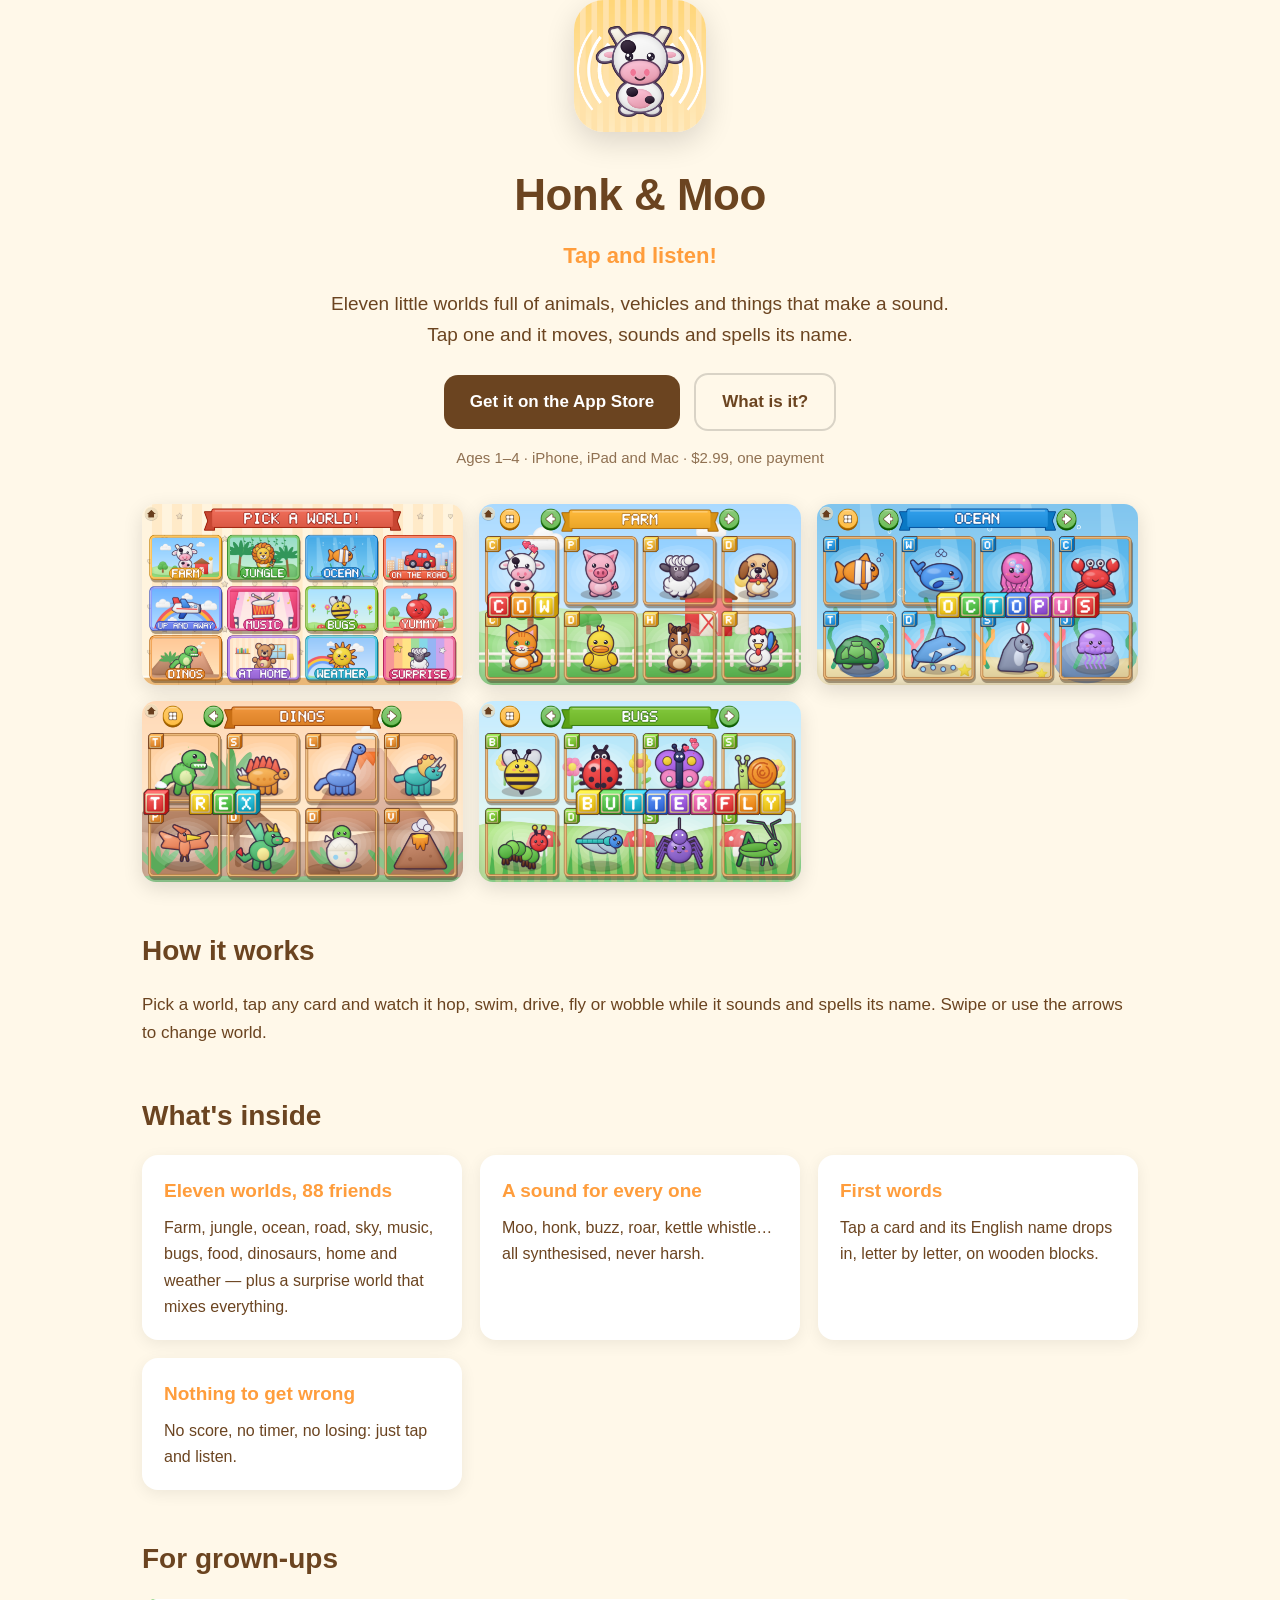
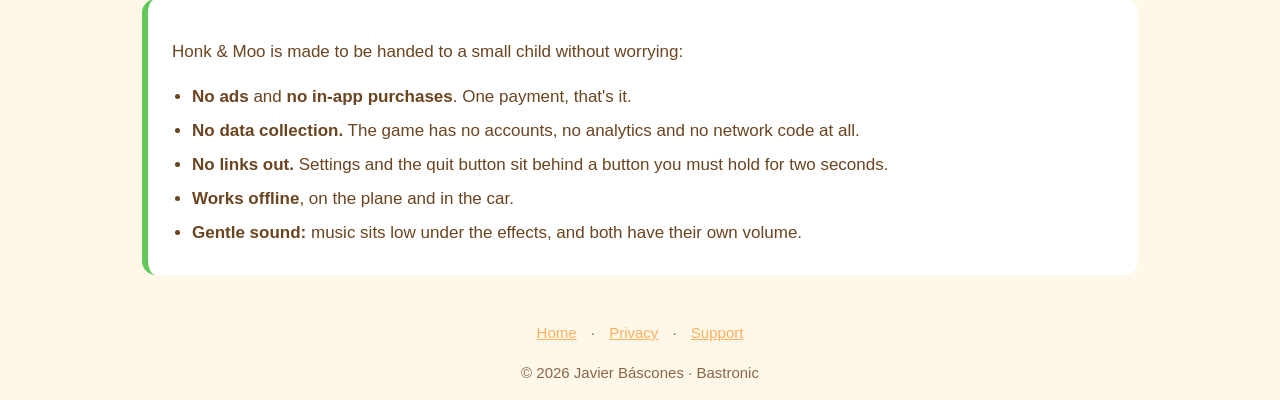
==== index.html @ 99096f0c "feat: web de honk-moo Sitio estático (GitHub Pages): portada con capturas, cómo funciona, qué hay de" ====
<!doctype html>
<html lang="en">
<head>
<meta charset="utf-8">
<meta name="viewport" content="width=device-width, initial-scale=1">
<title>Honk & Moo — Tap and listen!</title>
<meta name="description" content="Eleven little worlds full of animals, vehicles and things that make a sound. Tap one and it moves, sounds and spells its name. Ages 1–4. No ads, no in-app purchases, no data collection.">
<meta property="og:title" content="Honk & Moo — Tap and listen!">
<meta property="og:description" content="Eleven little worlds full of animals, vehicles and things that make a sound. Tap one and it moves, sounds and spells its name. Ages 1–4. No ads, no in-app purchases, no data collection.">
<meta property="og:type" content="website">
<link rel="icon" href="img/icon.png">
<link rel="stylesheet" href="style.css">
</head>
<body>
<header class="wrap">
  <img class="icon" src="img/icon.png" alt="Honk & Moo icon">
  <h1>Honk & Moo</h1>
  <p class="tagline">Tap and listen!</p>
  <p class="blurb">Eleven little worlds full of animals, vehicles and things that make a sound. Tap one and it moves, sounds and spells its name.</p>
  <div class="badges">
    <a class="badge" href="https://apps.apple.com/app/id6813160339">Get it on the App Store</a>
    <a class="badge ghost" href="#about">What is it?</a>
  </div>
  <p class="price">Ages 1–4 · iPhone, iPad and Mac · $2.99, one payment</p>
</header>

<main class="wrap">
  <div class="shots">
    <img src="img/1.png" alt="Honk & Moo screenshot" loading="lazy">
    <img src="img/2.png" alt="Honk & Moo screenshot" loading="lazy">
    <img src="img/3.png" alt="Honk & Moo screenshot" loading="lazy">
    <img src="img/4.png" alt="Honk & Moo screenshot" loading="lazy">
    <img src="img/5.png" alt="Honk & Moo screenshot" loading="lazy">
  </div>

  <section id="about">
    <h2>How it works</h2>
    <p>Pick a world, tap any card and watch it hop, swim, drive, fly or wobble while it sounds and spells its name. Swipe or use the arrows to change world.</p>
  </section>

  <section>
    <h2>What's inside</h2>
    <div class="cards">
    <div class="card"><h3>Eleven worlds, 88 friends</h3><p>Farm, jungle, ocean, road, sky, music, bugs, food, dinosaurs, home and weather — plus a surprise world that mixes everything.</p></div>
    <div class="card"><h3>A sound for every one</h3><p>Moo, honk, buzz, roar, kettle whistle… all synthesised, never harsh.</p></div>
    <div class="card"><h3>First words</h3><p>Tap a card and its English name drops in, letter by letter, on wooden blocks.</p></div>
    <div class="card"><h3>Nothing to get wrong</h3><p>No score, no timer, no losing: just tap and listen.</p></div>
    </div>
  </section>

  <section>
    <h2 id="parents">For grown-ups</h2>
    <div class="grown">
      <p>Honk & Moo is made to be handed to a small child without worrying:</p>
      <ul>
        <li><strong>No ads</strong> and <strong>no in-app purchases</strong>. One payment, that's it.</li>
        <li><strong>No data collection.</strong> The game has no accounts, no analytics and no network code at all.</li>
        <li><strong>No links out.</strong> Settings and the quit button sit behind a button you must hold for two seconds.</li>
        <li><strong>Works offline</strong>, on the plane and in the car.</li>
        <li><strong>Gentle sound:</strong> music sits low under the effects, and both have their own volume.</li>
      </ul>
    </div>
  </section>
</main>

<footer class="wrap">
  <p><a href="index.html">Home</a> · <a href="privacy.html">Privacy</a> · <a href="support.html">Support</a></p>
  <p>© 2026 Javier Báscones · Bastronic</p>
</footer>
</body>
</html>
---- style.css ----
:root {
  --accent: #ff9d3c;
  --accent2: #63c85a;
  --bg: #fff8e9;
  --ink: #6b4420;
}
* { box-sizing: border-box; }
html { scroll-behavior: smooth; }
body {
  margin: 0;
  background: var(--bg);
  color: var(--ink);
  font: 17px/1.65 -apple-system, BlinkMacSystemFont, "Segoe UI", Roboto, Helvetica, Arial, sans-serif;
}
a { color: var(--accent); }
.wrap { max-width: 1040px; margin: 0 auto; padding: 0 22px; }
header { padding: 54px 0 26px; text-align: center; }
header img.icon { width: 132px; height: 132px; border-radius: 30px; box-shadow: 0 10px 30px rgba(0,0,0,.14); }
h1 { font-size: 44px; margin: 18px 0 6px; letter-spacing: -.5px; }
.tagline { font-size: 22px; color: var(--accent); font-weight: 700; margin: 0 0 14px; }
.blurb { font-size: 19px; max-width: 640px; margin: 0 auto 22px; }
.badges { display: flex; gap: 14px; justify-content: center; align-items: center; flex-wrap: wrap; margin-bottom: 10px; }
.badge {
  display: inline-block; background: var(--ink); color: #fff; text-decoration: none;
  padding: 13px 26px; border-radius: 14px; font-weight: 700; font-size: 17px;
}
.badge.ghost { background: transparent; color: var(--ink); border: 2px solid rgba(0,0,0,.15); }
.price { font-size: 15px; opacity: .75; }
.shots { display: grid; grid-template-columns: repeat(auto-fit, minmax(300px, 1fr)); gap: 16px; margin: 34px 0; }
.shots img { width: 100%; border-radius: 14px; box-shadow: 0 6px 20px rgba(0,0,0,.12); display: block; }
video { width: 100%; border-radius: 16px; box-shadow: 0 8px 26px rgba(0,0,0,.16); display: block; margin: 8px 0 34px; }
section { margin: 46px 0; }
h2 { font-size: 28px; margin: 0 0 16px; }
.cards { display: grid; grid-template-columns: repeat(auto-fit, minmax(240px, 1fr)); gap: 18px; }
.card { background: #fff; border-radius: 16px; padding: 20px 22px; box-shadow: 0 4px 16px rgba(0,0,0,.07); }
.card h3 { margin: 0 0 8px; font-size: 19px; color: var(--accent); }
.card p { margin: 0; font-size: 16px; }
.grown { background: #fff; border-left: 6px solid var(--accent2); border-radius: 14px; padding: 22px 24px; }
.grown ul { margin: 10px 0 0; padding-left: 20px; }
.grown li { margin: 6px 0; }
footer { text-align: center; padding: 40px 0 60px; font-size: 15px; opacity: .8; }
footer a { margin: 0 10px; }
.doc h2 { margin-top: 34px; }
.doc p, .doc li { font-size: 16px; }
@media (max-width: 620px) { h1 { font-size: 34px; } header { padding-top: 34px; } }
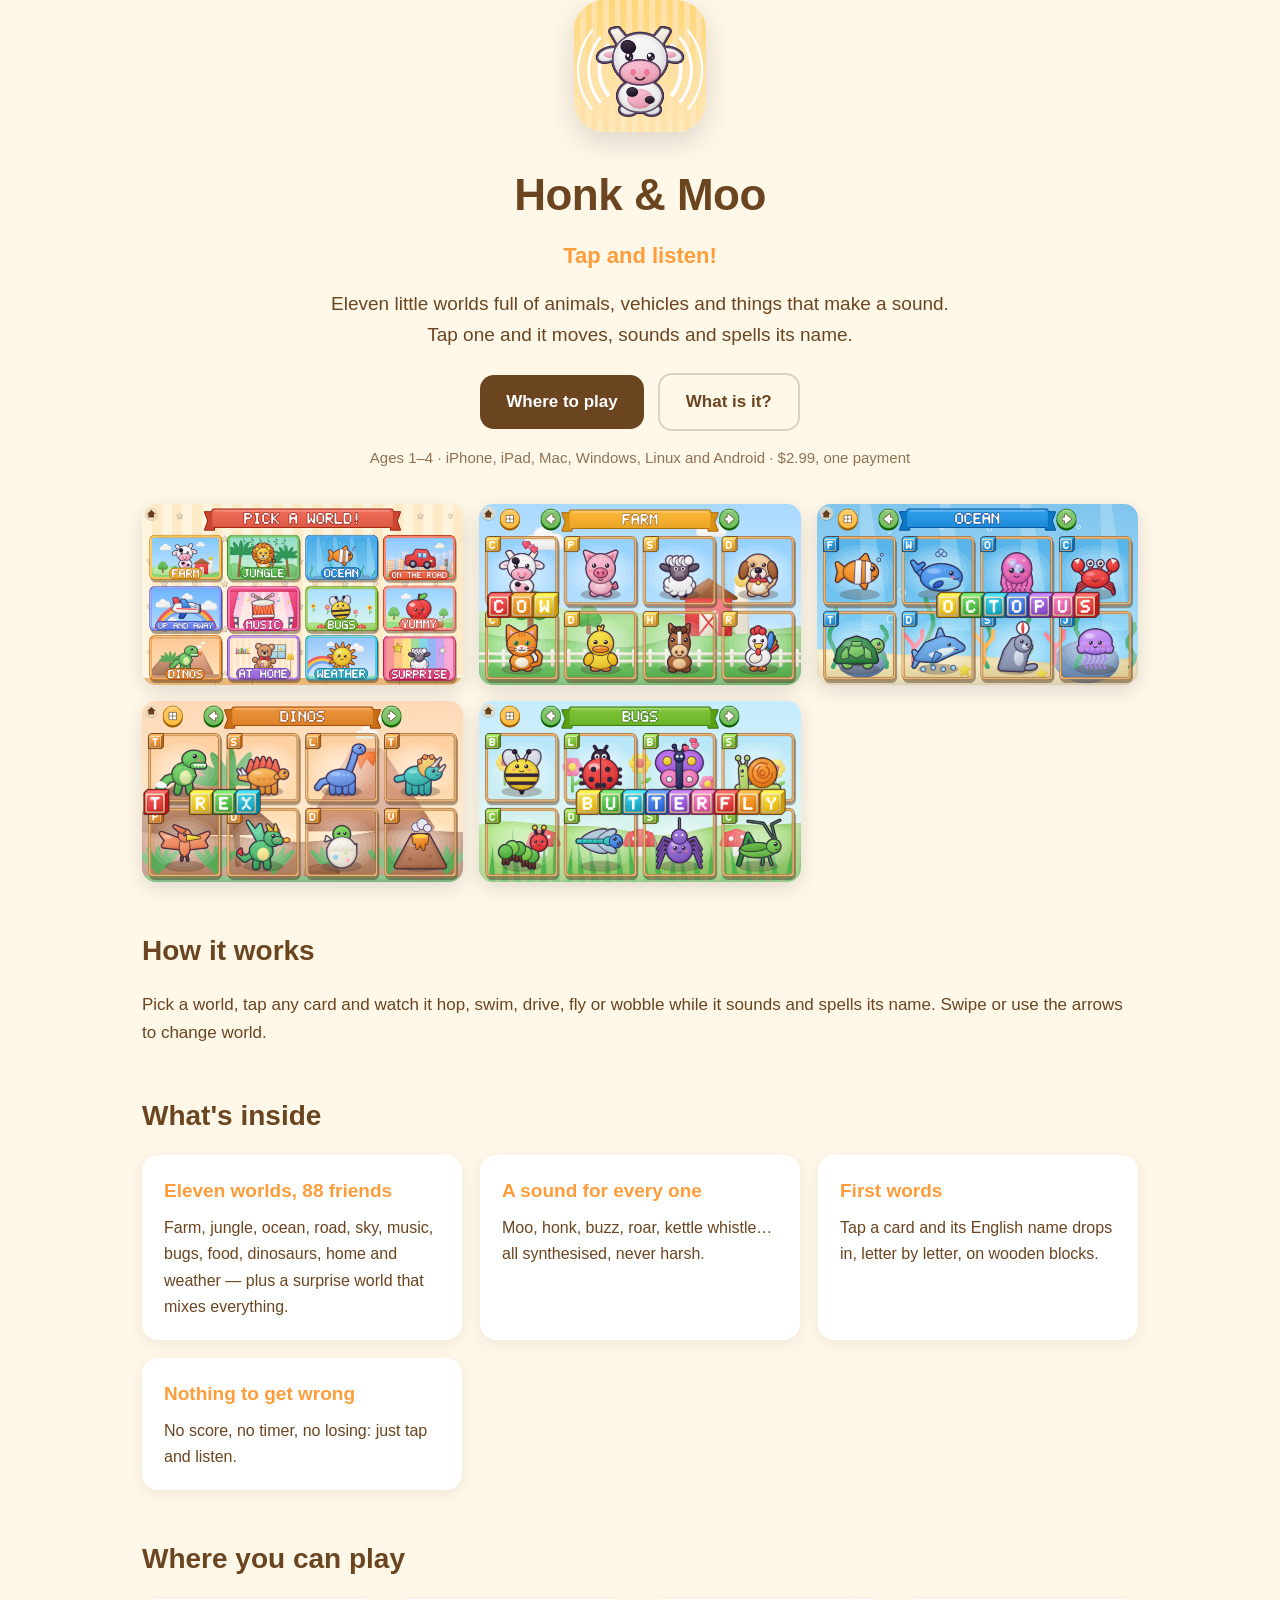
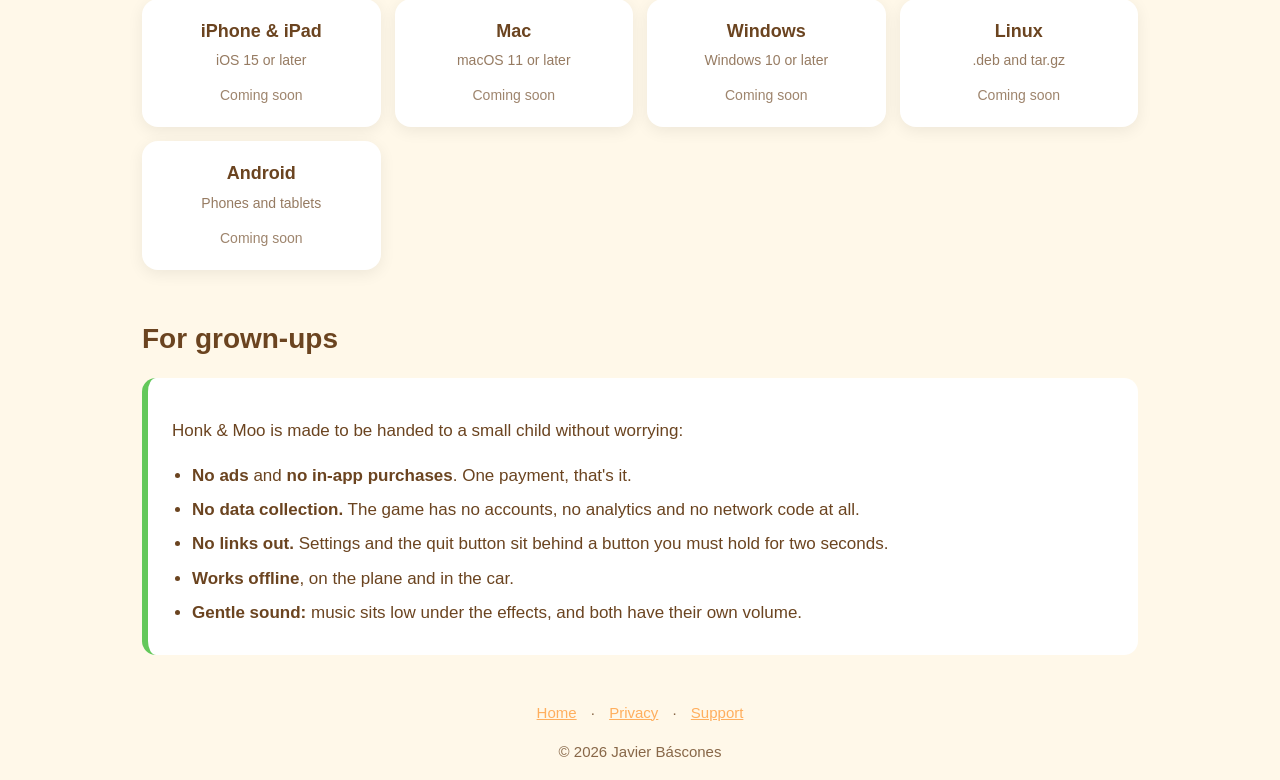
==== commit bde0cfe7: "feat: descargas para todas las plataformas y vídeo de la portada Sección «Where you can play» con iP" ====
--- a/index.html
+++ b/index.html
@@ -18,10 +18,10 @@
   <p class="tagline">Tap and listen!</p>
   <p class="blurb">Eleven little worlds full of animals, vehicles and things that make a sound. Tap one and it moves, sounds and spells its name.</p>
   <div class="badges">
-    <a class="badge" href="https://apps.apple.com/app/id6813160339">Get it on the App Store</a>
+    <a class="badge" href="#get">Where to play</a>
     <a class="badge ghost" href="#about">What is it?</a>
   </div>
-  <p class="price">Ages 1–4 · iPhone, iPad and Mac · $2.99, one payment</p>
+  <p class="price">Ages 1–4 · iPhone, iPad, Mac, Windows, Linux and Android · $2.99, one payment</p>
 </header>
 
 <main class="wrap">
@@ -48,6 +48,17 @@
     </div>
   </section>
 
+  <section id="get">
+    <h2>Where you can play</h2>
+    <div class="plats">
+      <div class="plat"><strong>iPhone &amp; iPad</strong><span>iOS 15 or later</span><br><em>Coming soon</em></div>
+      <div class="plat"><strong>Mac</strong><span>macOS 11 or later</span><br><em>Coming soon</em></div>
+      <div class="plat"><strong>Windows</strong><span>Windows 10 or later</span><br><em>Coming soon</em></div>
+      <div class="plat"><strong>Linux</strong><span>.deb and tar.gz</span><br><em>Coming soon</em></div>
+      <div class="plat"><strong>Android</strong><span>Phones and tablets</span><br><em>Coming soon</em></div>
+    </div>
+  </section>
+
   <section>
     <h2 id="parents">For grown-ups</h2>
     <div class="grown">
@@ -65,7 +76,7 @@
 
 <footer class="wrap">
   <p><a href="index.html">Home</a> · <a href="privacy.html">Privacy</a> · <a href="support.html">Support</a></p>
-  <p>© 2026 Javier Báscones · Bastronic</p>
+  <p>© 2026 Javier Báscones</p>
 </footer>
 </body>
 </html>
--- a/style.css
+++ b/style.css
@@ -35,6 +35,13 @@
 .card { background: #fff; border-radius: 16px; padding: 20px 22px; box-shadow: 0 4px 16px rgba(0,0,0,.07); }
 .card h3 { margin: 0 0 8px; font-size: 19px; color: var(--accent); }
 .card p { margin: 0; font-size: 16px; }
+.plats { display: grid; grid-template-columns: repeat(auto-fit, minmax(190px, 1fr)); gap: 14px; }
+.plat { background: #fff; border-radius: 16px; padding: 18px 20px; box-shadow: 0 4px 16px rgba(0,0,0,.07); text-align: center; }
+.plat strong { display: block; font-size: 18px; }
+.plat span { font-size: 14px; opacity: .7; }
+.plat a { display: inline-block; margin-top: 10px; background: var(--accent); color: #fff; text-decoration: none;
+  padding: 9px 18px; border-radius: 10px; font-weight: 700; font-size: 15px; }
+.plat em { display: inline-block; margin-top: 10px; font-size: 14px; opacity: .65; font-style: normal; }
 .grown { background: #fff; border-left: 6px solid var(--accent2); border-radius: 14px; padding: 22px 24px; }
 .grown ul { margin: 10px 0 0; padding-left: 20px; }
 .grown li { margin: 6px 0; }
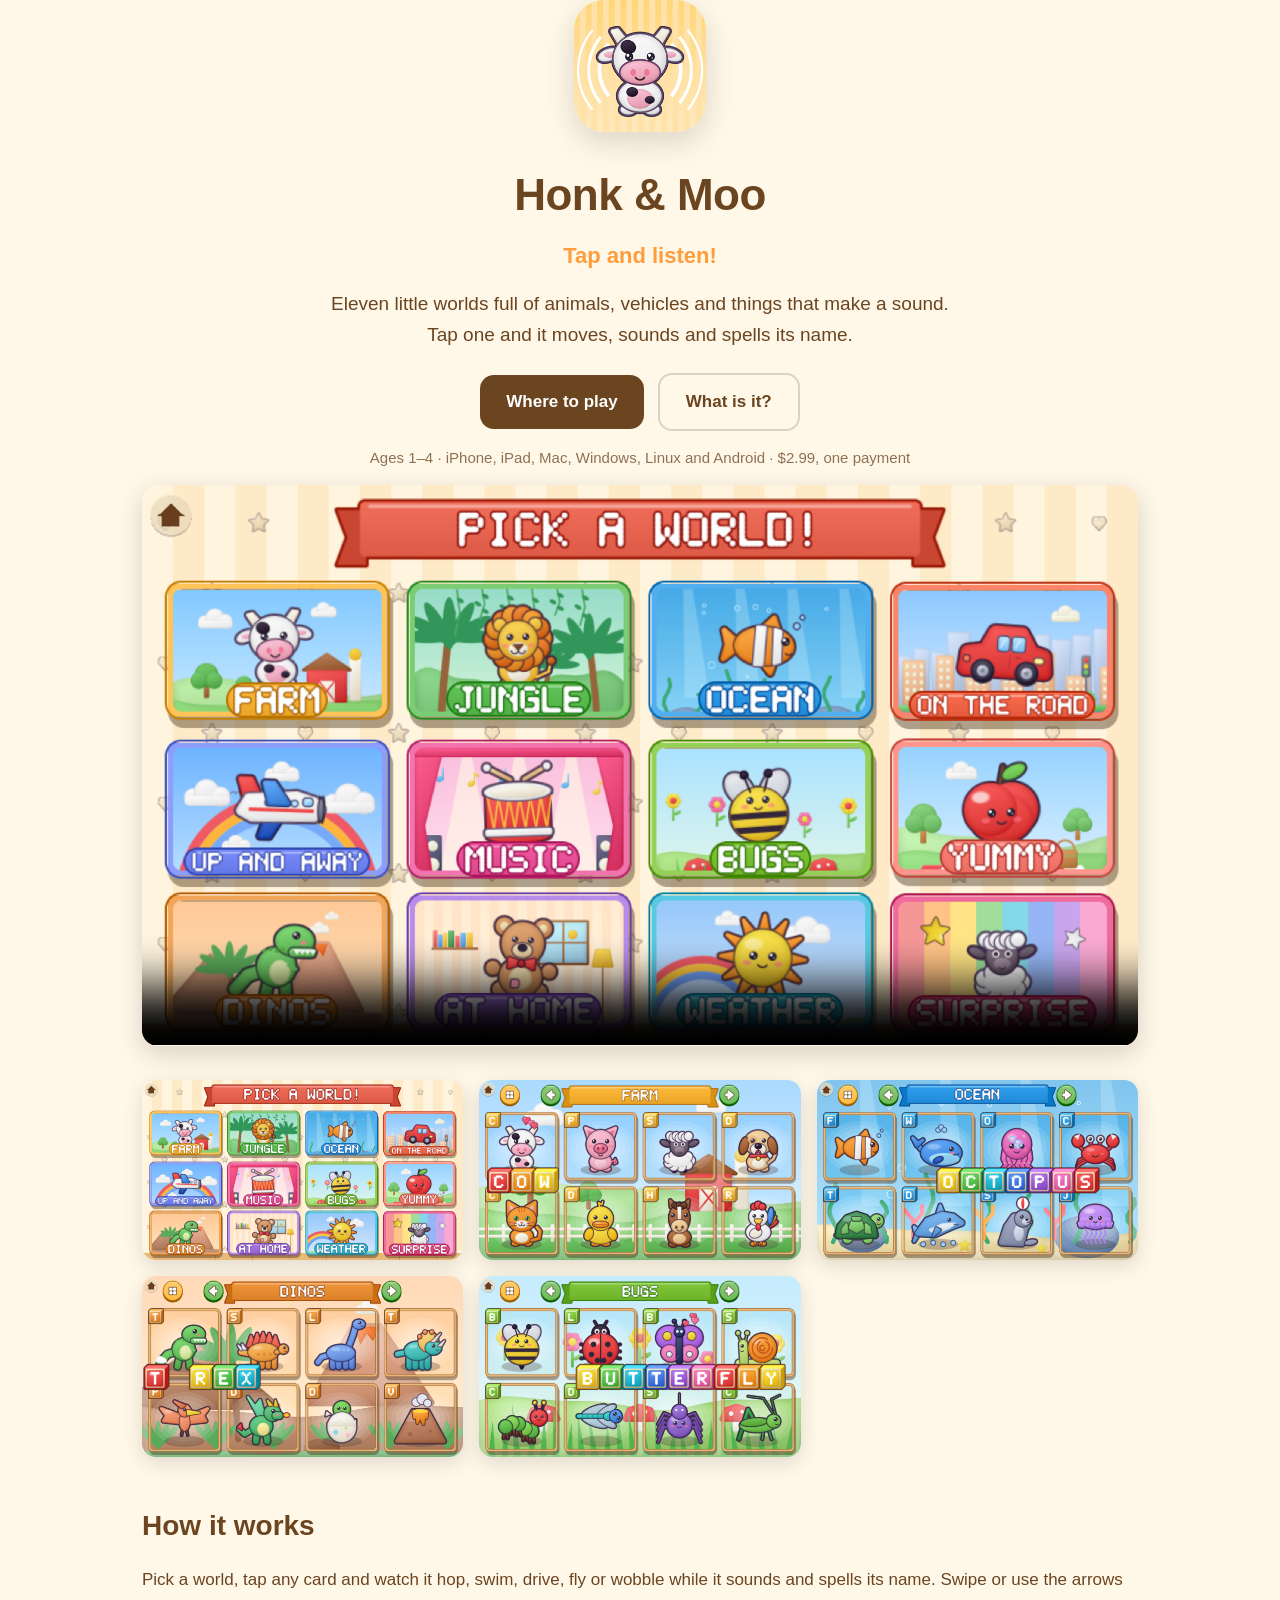
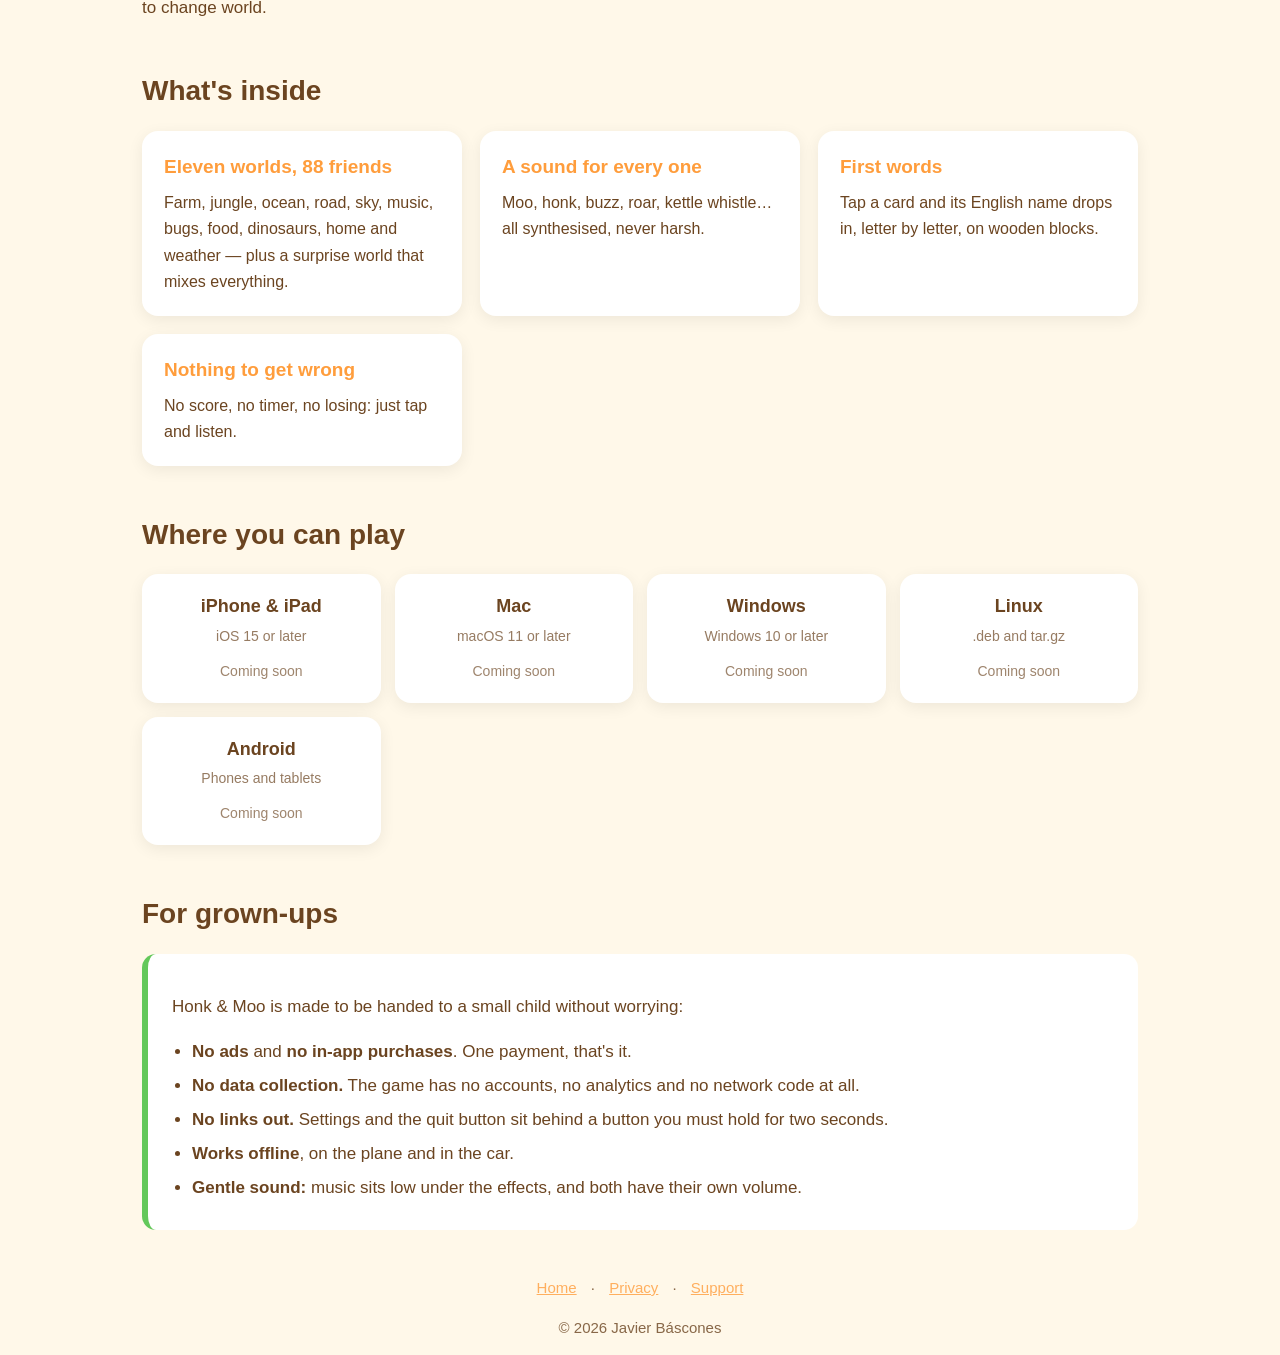
==== commit cc9fc992: "feat: vídeo de vista previa en la portada Co-Authored-By: Claude Opus 5 <noreply@anthropic.com>" ====
--- a/index.html
+++ b/index.html
@@ -25,6 +25,7 @@
 </header>
 
 <main class="wrap">
+  <video src="img/preview.mp4" controls playsinline muted loop poster="img/1.png"></video>
   <div class="shots">
     <img src="img/1.png" alt="Honk & Moo screenshot" loading="lazy">
     <img src="img/2.png" alt="Honk & Moo screenshot" loading="lazy">
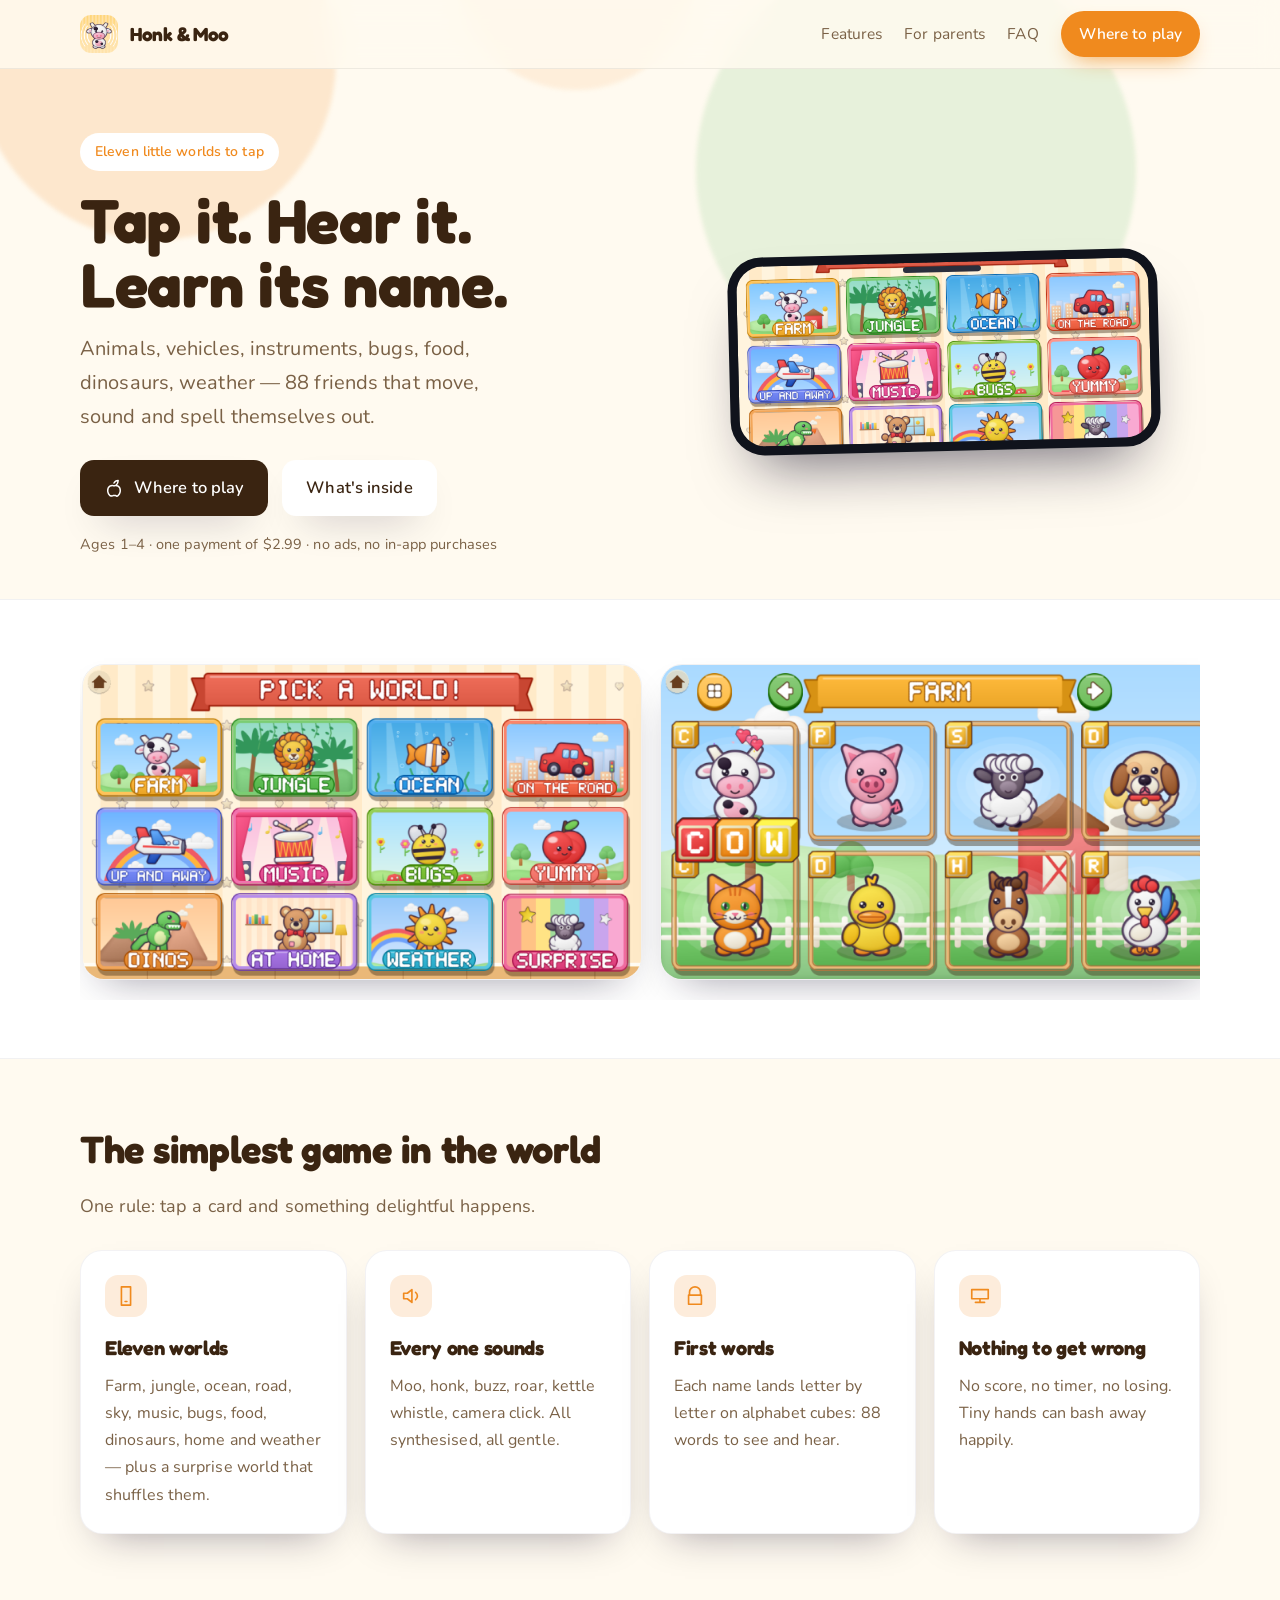
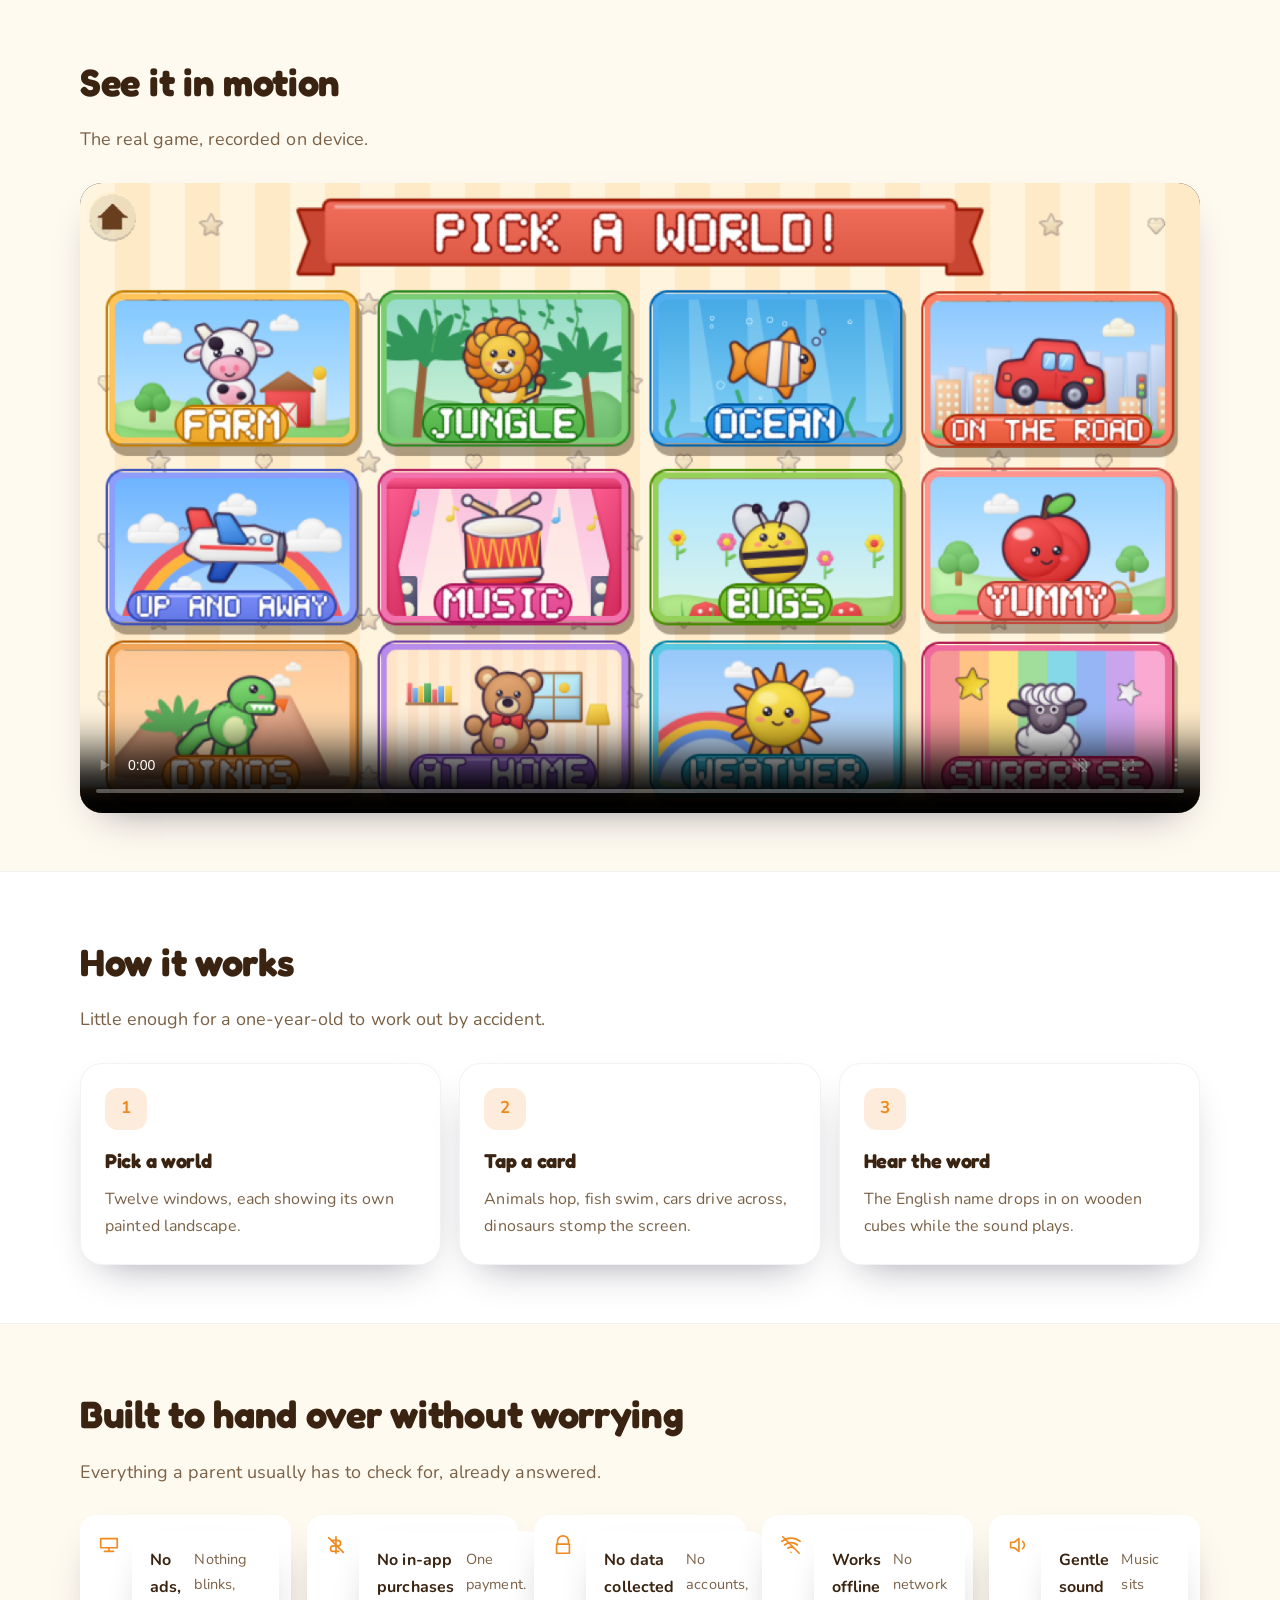
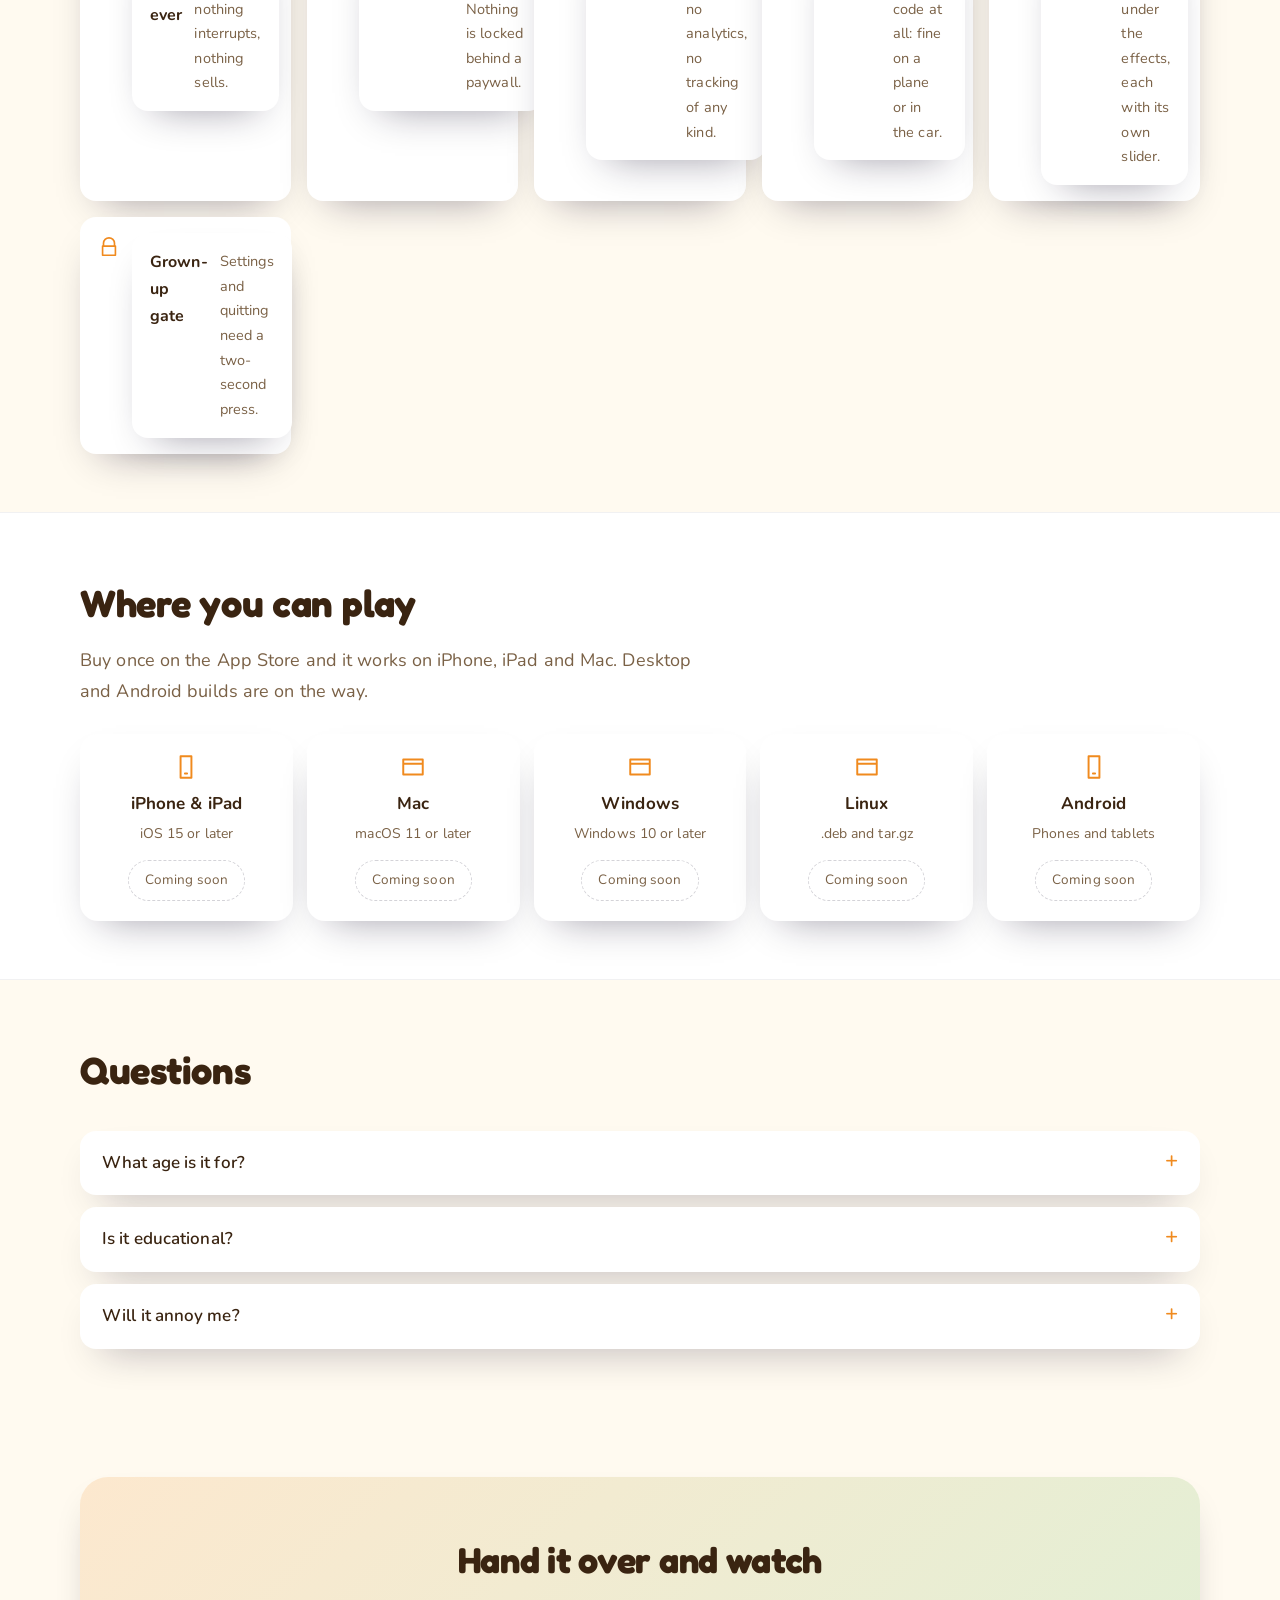
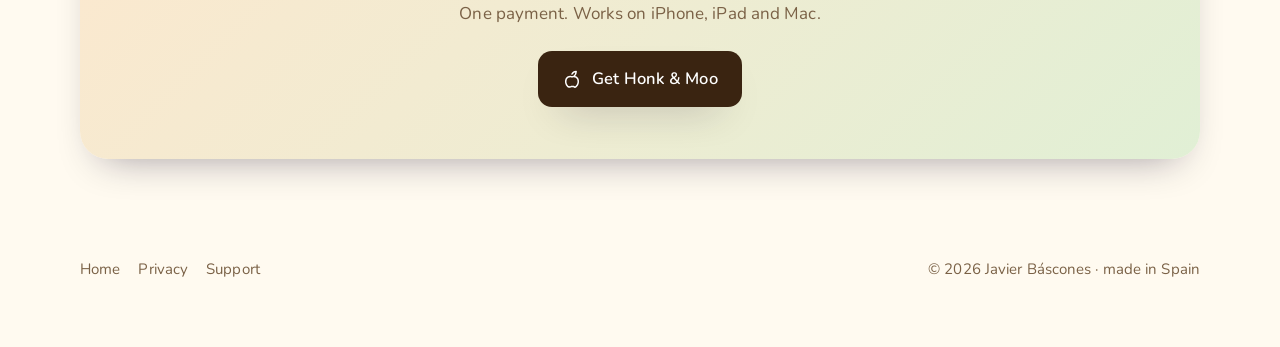
==== commit 956e315e: "feat: rediseño de la web Diseño propio por juego (tipografías, color y formas del fondo), barra supe" ====
--- a/index.html
+++ b/index.html
@@ -4,80 +4,142 @@
 <meta charset="utf-8">
 <meta name="viewport" content="width=device-width, initial-scale=1">
 <title>Honk & Moo — Tap and listen!</title>
-<meta name="description" content="Eleven little worlds full of animals, vehicles and things that make a sound. Tap one and it moves, sounds and spells its name. Ages 1–4. No ads, no in-app purchases, no data collection.">
+<meta name="description" content="Honk & Moo is a first-words soundboard for toddlers: eleven worlds, 88 characters that move and sound, and their names in alphabet blocks. $2.99, no ads, no in-app purchases.">
+<meta name="theme-color" content="#f08a1e">
 <meta property="og:title" content="Honk & Moo — Tap and listen!">
-<meta property="og:description" content="Eleven little worlds full of animals, vehicles and things that make a sound. Tap one and it moves, sounds and spells its name. Ages 1–4. No ads, no in-app purchases, no data collection.">
+<meta property="og:description" content="Honk & Moo is a first-words soundboard for toddlers: eleven worlds, 88 characters that move and sound, and their names in alphabet blocks. $2.99, no ads, no in-app purchases.">
+<meta property="og:image" content="img/1.png">
 <meta property="og:type" content="website">
+<meta name="twitter:card" content="summary_large_image">
 <link rel="icon" href="img/icon.png">
+<link rel="preconnect" href="https://fonts.googleapis.com">
+<link rel="preconnect" href="https://fonts.gstatic.com" crossorigin>
+<link rel="stylesheet" href="https://fonts.googleapis.com/css2?family=Fredoka:wght@500;600&family=Nunito:wght@400;600;700&display=swap">
 <link rel="stylesheet" href="style.css">
 </head>
 <body>
-<header class="wrap">
-  <img class="icon" src="img/icon.png" alt="Honk & Moo icon">
-  <h1>Honk & Moo</h1>
-  <p class="tagline">Tap and listen!</p>
-  <p class="blurb">Eleven little worlds full of animals, vehicles and things that make a sound. Tap one and it moves, sounds and spells its name.</p>
-  <div class="badges">
-    <a class="badge" href="#get">Where to play</a>
-    <a class="badge ghost" href="#about">What is it?</a>
+<header class="nav">
+  <div class="wrap">
+    <a class="logo" href="index.html"><img src="img/icon.png" alt=""> Honk & Moo</a>
+    <nav>
+      <a href="index.html#features">Features</a>
+      <a href="index.html#parents">For parents</a>
+      <a href="index.html#faq">FAQ</a>
+      <a class="cta" href="index.html#get">Where to play</a>
+    </nav>
   </div>
-  <p class="price">Ages 1–4 · iPhone, iPad, Mac, Windows, Linux and Android · $2.99, one payment</p>
 </header>
+<svg class="blobs" viewBox="0 0 1200 620" preserveAspectRatio="xMidYMid slice" aria-hidden="true"><circle cx="220" cy="150" r="180" fill="#f08a1e" opacity=".16"/><circle cx="980" cy="260" r="220" fill="#57bf5a" opacity=".14"/><circle cx="640" cy="60" r="120" fill="#f08a1e" opacity=".10"/></svg>
+<section class="hero">
+  <div class="wrap">
+    <div>
+      <span class="eyebrow">Eleven little worlds to tap</span>
+      <h1>Tap it. Hear it. Learn its name.</h1>
+      <p class="lede">Animals, vehicles, instruments, bugs, food, dinosaurs, weather — 88 friends that move, sound and spell themselves out.</p>
+      <div class="hero-actions">
+        <a class="btn btn-main" href="#get"><svg viewBox="0 0 24 24" fill="none" stroke="#fff" stroke-width="1.8" stroke-linecap="round" stroke-linejoin="round" aria-hidden="true"><path d="M12 6c1-2 3-3 5-3 0 2-1 4-2 5M7 21c-2-2-3-6-2-9 1-2 3-3 5-3 1 0 2 .5 2 .5s1-.5 2-.5c2 0 4 1 5 3 1 3 0 7-2 9-1 1-2 1-3 0-1 0-2 0-3 0-1 1-2 1-4 0z"/></svg> Where to play</a>
+        <a class="btn btn-ghost" href="#features">What's inside</a>
+      </div>
+      <p class="meta">Ages 1–4 · one payment of $2.99 · no ads, no in-app purchases</p>
+    </div>
+    <div class="phone"><img src="img/1.png" alt="Honk & Moo on iPhone"></div>
+  </div>
+</section>
 
-<main class="wrap">
-  <video src="img/preview.mp4" controls playsinline muted loop poster="img/1.png"></video>
-  <div class="shots">
-    <img src="img/1.png" alt="Honk & Moo screenshot" loading="lazy">
-    <img src="img/2.png" alt="Honk & Moo screenshot" loading="lazy">
-    <img src="img/3.png" alt="Honk & Moo screenshot" loading="lazy">
-    <img src="img/4.png" alt="Honk & Moo screenshot" loading="lazy">
-    <img src="img/5.png" alt="Honk & Moo screenshot" loading="lazy">
+<section class="band">
+  <div class="wrap">
+    <div class="rail">
+      <img src="img/1.png" alt="Honk & Moo screenshot 1" loading="lazy">
+      <img src="img/2.png" alt="Honk & Moo screenshot 2" loading="lazy">
+      <img src="img/3.png" alt="Honk & Moo screenshot 3" loading="lazy">
+      <img src="img/4.png" alt="Honk & Moo screenshot 4" loading="lazy">
+      <img src="img/5.png" alt="Honk & Moo screenshot 5" loading="lazy">
+      <img src="img/6.png" alt="Honk & Moo screenshot 6" loading="lazy">
+    </div>
   </div>
+</section>
 
-  <section id="about">
-    <h2>How it works</h2>
-    <p>Pick a world, tap any card and watch it hop, swim, drive, fly or wobble while it sounds and spells its name. Swipe or use the arrows to change world.</p>
-  </section>
+<section id="features">
+  <div class="wrap">
+    <div class="section-head"><h2>The simplest game in the world</h2><p>One rule: tap a card and something delightful happens.</p></div>
+    <div class="grid">
+      <div class="card"><div class="dot"><svg viewBox="0 0 24 24" fill="none" stroke="#f08a1e" stroke-width="1.8" stroke-linecap="round" stroke-linejoin="round" aria-hidden="true"><path d="M7 2h10v20H7zM11 18h2"/></svg></div><h3>Eleven worlds</h3><p>Farm, jungle, ocean, road, sky, music, bugs, food, dinosaurs, home and weather — plus a surprise world that shuffles them.</p></div>
+      <div class="card"><div class="dot"><svg viewBox="0 0 24 24" fill="none" stroke="#f08a1e" stroke-width="1.8" stroke-linecap="round" stroke-linejoin="round" aria-hidden="true"><path d="M4 9v6h4l5 4V5L8 9H4zM17 8a5 5 0 0 1 0 8"/></svg></div><h3>Every one sounds</h3><p>Moo, honk, buzz, roar, kettle whistle, camera click. All synthesised, all gentle.</p></div>
+      <div class="card"><div class="dot"><svg viewBox="0 0 24 24" fill="none" stroke="#f08a1e" stroke-width="1.8" stroke-linecap="round" stroke-linejoin="round" aria-hidden="true"><path d="M6 11V8a6 6 0 0 1 12 0v3M5 11h14v10H5z"/></svg></div><h3>First words</h3><p>Each name lands letter by letter on alphabet cubes: 88 words to see and hear.</p></div>
+      <div class="card"><div class="dot"><svg viewBox="0 0 24 24" fill="none" stroke="#f08a1e" stroke-width="1.8" stroke-linecap="round" stroke-linejoin="round" aria-hidden="true"><path d="M3 5h18v10H3zM7 19h10M12 15v4"/></svg></div><h3>Nothing to get wrong</h3><p>No score, no timer, no losing. Tiny hands can bash away happily.</p></div>
+    </div>
+  </div>
+</section>
 
-  <section>
-    <h2>What's inside</h2>
-    <div class="cards">
-    <div class="card"><h3>Eleven worlds, 88 friends</h3><p>Farm, jungle, ocean, road, sky, music, bugs, food, dinosaurs, home and weather — plus a surprise world that mixes everything.</p></div>
-    <div class="card"><h3>A sound for every one</h3><p>Moo, honk, buzz, roar, kettle whistle… all synthesised, never harsh.</p></div>
-    <div class="card"><h3>First words</h3><p>Tap a card and its English name drops in, letter by letter, on wooden blocks.</p></div>
-    <div class="card"><h3>Nothing to get wrong</h3><p>No score, no timer, no losing: just tap and listen.</p></div>
+<section>
+  <div class="wrap">
+    <div class="section-head"><h2>See it in motion</h2><p>The real game, recorded on device.</p></div>
+    <video class="video" src="img/preview.mp4" controls playsinline muted loop poster="img/1.png"></video>
+  </div>
+</section>
+<section class="band">
+  <div class="wrap">
+    <div class="section-head"><h2>How it works</h2><p>Little enough for a one-year-old to work out by accident.</p></div>
+    <div class="grid">
+      <div class="card"><div class="dot"><b style="color:#f08a1e">1</b></div><h3>Pick a world</h3><p>Twelve windows, each showing its own painted landscape.</p></div>
+      <div class="card"><div class="dot"><b style="color:#f08a1e">2</b></div><h3>Tap a card</h3><p>Animals hop, fish swim, cars drive across, dinosaurs stomp the screen.</p></div>
+      <div class="card"><div class="dot"><b style="color:#f08a1e">3</b></div><h3>Hear the word</h3><p>The English name drops in on wooden cubes while the sound plays.</p></div>
     </div>
-  </section>
+  </div>
+</section>
 
-  <section id="get">
-    <h2>Where you can play</h2>
+<section id="parents">
+  <div class="wrap">
+    <div class="section-head"><h2>Built to hand over without worrying</h2>
+      <p>Everything a parent usually has to check for, already answered.</p></div>
+    <div class="trust">
+      <div><svg viewBox="0 0 24 24" fill="none" stroke="#f08a1e" stroke-width="1.8" stroke-linecap="round" stroke-linejoin="round" aria-hidden="true"><path d="M3 5h18v10H3zM7 19h10M12 15v4"/></svg><div><b>No ads, ever</b><span>Nothing blinks, nothing interrupts, nothing sells.</span></div></div>
+      <div><svg viewBox="0 0 24 24" fill="none" stroke="#f08a1e" stroke-width="1.8" stroke-linecap="round" stroke-linejoin="round" aria-hidden="true"><path d="M12 3v18M8 7h6a3 3 0 0 1 0 6H9a3 3 0 0 0 0 6h6M4 4l16 16"/></svg><div><b>No in-app purchases</b><span>One payment. Nothing is locked behind a paywall.</span></div></div>
+      <div><svg viewBox="0 0 24 24" fill="none" stroke="#f08a1e" stroke-width="1.8" stroke-linecap="round" stroke-linejoin="round" aria-hidden="true"><path d="M6 11V8a6 6 0 0 1 12 0v3M5 11h14v10H5z"/></svg><div><b>No data collected</b><span>No accounts, no analytics, no tracking of any kind.</span></div></div>
+      <div><svg viewBox="0 0 24 24" fill="none" stroke="#f08a1e" stroke-width="1.8" stroke-linecap="round" stroke-linejoin="round" aria-hidden="true"><path d="M2 8a16 16 0 0 1 20 0M5 12a11 11 0 0 1 14 0M8.5 15.5a6 6 0 0 1 7 0M12 20h.01M3 3l18 18"/></svg><div><b>Works offline</b><span>No network code at all: fine on a plane or in the car.</span></div></div>
+      <div><svg viewBox="0 0 24 24" fill="none" stroke="#f08a1e" stroke-width="1.8" stroke-linecap="round" stroke-linejoin="round" aria-hidden="true"><path d="M4 9v6h4l5 4V5L8 9H4zM17 8a5 5 0 0 1 0 8"/></svg><div><b>Gentle sound</b><span>Music sits under the effects, each with its own slider.</span></div></div>
+      <div><svg viewBox="0 0 24 24" fill="none" stroke="#f08a1e" stroke-width="1.8" stroke-linecap="round" stroke-linejoin="round" aria-hidden="true"><path d="M6 11V8a6 6 0 0 1 12 0v3M5 11h14v10H5z"/></svg><div><b>Grown-up gate</b><span>Settings and quitting need a two-second press.</span></div></div>
+    </div>
+  </div>
+</section>
+
+<section id="get" class="band">
+  <div class="wrap">
+    <div class="section-head"><h2>Where you can play</h2>
+      <p>Buy once on the App Store and it works on iPhone, iPad and Mac. Desktop and Android builds are on the way.</p></div>
     <div class="plats">
-      <div class="plat"><strong>iPhone &amp; iPad</strong><span>iOS 15 or later</span><br><em>Coming soon</em></div>
-      <div class="plat"><strong>Mac</strong><span>macOS 11 or later</span><br><em>Coming soon</em></div>
-      <div class="plat"><strong>Windows</strong><span>Windows 10 or later</span><br><em>Coming soon</em></div>
-      <div class="plat"><strong>Linux</strong><span>.deb and tar.gz</span><br><em>Coming soon</em></div>
-      <div class="plat"><strong>Android</strong><span>Phones and tablets</span><br><em>Coming soon</em></div>
+      <div class="plat"><svg viewBox="0 0 24 24" fill="none" stroke="#f08a1e" stroke-width="1.8" stroke-linecap="round" stroke-linejoin="round" aria-hidden="true"><path d="M7 2h10v20H7zM11 18h2"/></svg><b>iPhone & iPad</b><span>iOS 15 or later</span><em>Coming soon</em></div>
+      <div class="plat"><svg viewBox="0 0 24 24" fill="none" stroke="#f08a1e" stroke-width="1.8" stroke-linecap="round" stroke-linejoin="round" aria-hidden="true"><path d="M3 5h18v14H3zM3 9h18"/></svg><b>Mac</b><span>macOS 11 or later</span><em>Coming soon</em></div>
+      <div class="plat"><svg viewBox="0 0 24 24" fill="none" stroke="#f08a1e" stroke-width="1.8" stroke-linecap="round" stroke-linejoin="round" aria-hidden="true"><path d="M3 5h18v14H3zM3 9h18"/></svg><b>Windows</b><span>Windows 10 or later</span><em>Coming soon</em></div>
+      <div class="plat"><svg viewBox="0 0 24 24" fill="none" stroke="#f08a1e" stroke-width="1.8" stroke-linecap="round" stroke-linejoin="round" aria-hidden="true"><path d="M3 5h18v14H3zM3 9h18"/></svg><b>Linux</b><span>.deb and tar.gz</span><em>Coming soon</em></div>
+      <div class="plat"><svg viewBox="0 0 24 24" fill="none" stroke="#f08a1e" stroke-width="1.8" stroke-linecap="round" stroke-linejoin="round" aria-hidden="true"><path d="M7 2h10v20H7zM11 18h2"/></svg><b>Android</b><span>Phones and tablets</span><em>Coming soon</em></div>
     </div>
-  </section>
+  </div>
+</section>
 
-  <section>
-    <h2 id="parents">For grown-ups</h2>
-    <div class="grown">
-      <p>Honk & Moo is made to be handed to a small child without worrying:</p>
-      <ul>
-        <li><strong>No ads</strong> and <strong>no in-app purchases</strong>. One payment, that's it.</li>
-        <li><strong>No data collection.</strong> The game has no accounts, no analytics and no network code at all.</li>
-        <li><strong>No links out.</strong> Settings and the quit button sit behind a button you must hold for two seconds.</li>
-        <li><strong>Works offline</strong>, on the plane and in the car.</li>
-        <li><strong>Gentle sound:</strong> music sits low under the effects, and both have their own volume.</li>
-      </ul>
+<section id="faq">
+  <div class="wrap">
+    <div class="section-head"><h2>Questions</h2></div>
+    <details><summary>What age is it for?</summary><p>One to four. It is the first game most toddlers can use alone: one tap does everything.</p></details>
+    <details><summary>Is it educational?</summary><p>It is a vocabulary toy: 88 objects, each with its picture, its sound and its written name in English.</p></details>
+    <details><summary>Will it annoy me?</summary><p>The music sits low under the effects and both have sliders. Nothing screeches.</p></details>
+  </div>
+</section>
+
+<section>
+  <div class="wrap">
+    <div class="closer">
+      <h2>Hand it over and watch</h2>
+      <p>One payment. Works on iPhone, iPad and Mac.</p>
+      <a class="btn btn-main" href="#get"><svg viewBox="0 0 24 24" fill="none" stroke="#fff" stroke-width="1.8" stroke-linecap="round" stroke-linejoin="round" aria-hidden="true"><path d="M12 6c1-2 3-3 5-3 0 2-1 4-2 5M7 21c-2-2-3-6-2-9 1-2 3-3 5-3 1 0 2 .5 2 .5s1-.5 2-.5c2 0 4 1 5 3 1 3 0 7-2 9-1 1-2 1-3 0-1 0-2 0-3 0-1 1-2 1-4 0z"/></svg> Get Honk & Moo</a>
     </div>
-  </section>
-</main>
-
-<footer class="wrap">
-  <p><a href="index.html">Home</a> · <a href="privacy.html">Privacy</a> · <a href="support.html">Support</a></p>
-  <p>© 2026 Javier Báscones</p>
+  </div>
+</section>
+<footer>
+  <div class="wrap">
+    <div><a href="index.html">Home</a><a href="privacy.html">Privacy</a><a href="support.html">Support</a></div>
+    <div>© 2026 Javier Báscones · made in Spain</div>
+  </div>
 </footer>
 </body>
 </html>
--- a/style.css
+++ b/style.css
@@ -1,52 +1,128 @@
+/* Honk & Moo — hoja de estilo generada por tools/make_website.py */
 :root {
-  --accent: #ff9d3c;
-  --accent2: #63c85a;
-  --bg: #fff8e9;
-  --ink: #6b4420;
+  --accent: #f08a1e;
+  --accent2: #57bf5a;
+  --ink: #3a2411;
+  --ink-soft: #7a6146;
+  --bg: #fffaf0;
+  --panel: #ffffff;
+  --radius: 22px;
+  --shadow: 0 18px 40px -22px rgba(17, 12, 40, .45);
 }
 * { box-sizing: border-box; }
-html { scroll-behavior: smooth; }
+html { scroll-behavior: smooth; -webkit-text-size-adjust: 100%; }
 body {
-  margin: 0;
-  background: var(--bg);
-  color: var(--ink);
-  font: 17px/1.65 -apple-system, BlinkMacSystemFont, "Segoe UI", Roboto, Helvetica, Arial, sans-serif;
+  margin: 0; background: var(--bg); color: var(--ink);
+  font-family: Nunito, ui-sans-serif, -apple-system, BlinkMacSystemFont, "Segoe UI", sans-serif;
+  font-size: 17px; line-height: 1.7; letter-spacing: .1px;
 }
+h1, h2, h3, .logo, .badge, .stat b { font-family: 'Fredoka', Nunito, sans-serif; letter-spacing: -.3px; }
+img, svg, video { max-width: 100%; display: block; }
 a { color: var(--accent); }
-.wrap { max-width: 1040px; margin: 0 auto; padding: 0 22px; }
-header { padding: 54px 0 26px; text-align: center; }
-header img.icon { width: 132px; height: 132px; border-radius: 30px; box-shadow: 0 10px 30px rgba(0,0,0,.14); }
-h1 { font-size: 44px; margin: 18px 0 6px; letter-spacing: -.5px; }
-.tagline { font-size: 22px; color: var(--accent); font-weight: 700; margin: 0 0 14px; }
-.blurb { font-size: 19px; max-width: 640px; margin: 0 auto 22px; }
-.badges { display: flex; gap: 14px; justify-content: center; align-items: center; flex-wrap: wrap; margin-bottom: 10px; }
-.badge {
-  display: inline-block; background: var(--ink); color: #fff; text-decoration: none;
-  padding: 13px 26px; border-radius: 14px; font-weight: 700; font-size: 17px;
-}
-.badge.ghost { background: transparent; color: var(--ink); border: 2px solid rgba(0,0,0,.15); }
-.price { font-size: 15px; opacity: .75; }
-.shots { display: grid; grid-template-columns: repeat(auto-fit, minmax(300px, 1fr)); gap: 16px; margin: 34px 0; }
-.shots img { width: 100%; border-radius: 14px; box-shadow: 0 6px 20px rgba(0,0,0,.12); display: block; }
-video { width: 100%; border-radius: 16px; box-shadow: 0 8px 26px rgba(0,0,0,.16); display: block; margin: 8px 0 34px; }
-section { margin: 46px 0; }
-h2 { font-size: 28px; margin: 0 0 16px; }
-.cards { display: grid; grid-template-columns: repeat(auto-fit, minmax(240px, 1fr)); gap: 18px; }
-.card { background: #fff; border-radius: 16px; padding: 20px 22px; box-shadow: 0 4px 16px rgba(0,0,0,.07); }
-.card h3 { margin: 0 0 8px; font-size: 19px; color: var(--accent); }
-.card p { margin: 0; font-size: 16px; }
-.plats { display: grid; grid-template-columns: repeat(auto-fit, minmax(190px, 1fr)); gap: 14px; }
-.plat { background: #fff; border-radius: 16px; padding: 18px 20px; box-shadow: 0 4px 16px rgba(0,0,0,.07); text-align: center; }
-.plat strong { display: block; font-size: 18px; }
-.plat span { font-size: 14px; opacity: .7; }
-.plat a { display: inline-block; margin-top: 10px; background: var(--accent); color: #fff; text-decoration: none;
-  padding: 9px 18px; border-radius: 10px; font-weight: 700; font-size: 15px; }
-.plat em { display: inline-block; margin-top: 10px; font-size: 14px; opacity: .65; font-style: normal; }
-.grown { background: #fff; border-left: 6px solid var(--accent2); border-radius: 14px; padding: 22px 24px; }
-.grown ul { margin: 10px 0 0; padding-left: 20px; }
-.grown li { margin: 6px 0; }
-footer { text-align: center; padding: 40px 0 60px; font-size: 15px; opacity: .8; }
-footer a { margin: 0 10px; }
-.doc h2 { margin-top: 34px; }
-.doc p, .doc li { font-size: 16px; }
-@media (max-width: 620px) { h1 { font-size: 34px; } header { padding-top: 34px; } }
+.wrap { width: min(1120px, 100% - 44px); margin-inline: auto; }
+
+/* barra superior */
+.nav { position: sticky; top: 0; z-index: 20; backdrop-filter: blur(12px);
+  background: color-mix(in srgb, var(--bg) 82%, transparent); border-bottom: 1px solid rgba(20, 16, 40, .07); }
+.nav .wrap { display: flex; align-items: center; gap: 18px; height: 68px; }
+.logo { display: flex; align-items: center; gap: 12px; font-weight: 700; font-size: 19px; text-decoration: none; color: var(--ink); }
+.logo img { width: 38px; height: 38px; border-radius: 11px; box-shadow: var(--shadow); }
+.nav nav { margin-left: auto; display: flex; gap: 22px; align-items: center; }
+.nav nav a { color: var(--ink-soft); text-decoration: none; font-size: 15.5px; }
+.nav nav a:hover { color: var(--accent); }
+.cta { background: var(--accent); color: #fff !important; padding: 10px 18px; border-radius: 999px;
+  font-weight: 600; box-shadow: 0 10px 24px -12px var(--accent); }
+@media (max-width: 760px) { .nav nav a:not(.cta) { display: none; } }
+
+/* hero */
+.hero { position: relative; overflow: hidden; padding: 64px 0 28px; }
+.blobs { position: absolute; inset: -10% -5% auto -5%; height: 620px; z-index: 0; filter: blur(2px); }
+.hero .wrap { position: relative; z-index: 1; display: grid; grid-template-columns: 1.05fr .95fr; gap: 40px; align-items: center; }
+.eyebrow { display: inline-flex; align-items: center; gap: 8px; background: var(--panel); border-radius: 999px;
+  padding: 7px 15px; font-size: 14px; font-weight: 600; color: var(--accent); box-shadow: var(--shadow); }
+h1 { font-size: clamp(38px, 5.4vw, 62px); line-height: 1.04; margin: 18px 0 14px; }
+.lede { font-size: 20px; color: var(--ink-soft); margin: 0 0 26px; max-width: 34ch; }
+.hero-actions { display: flex; flex-wrap: wrap; gap: 14px; align-items: center; }
+.btn { display: inline-flex; align-items: center; gap: 10px; text-decoration: none; font-weight: 600;
+  padding: 14px 24px; border-radius: 14px; font-size: 16.5px; }
+.btn-main { background: var(--ink); color: #fff; box-shadow: var(--shadow); }
+.btn-ghost { background: var(--panel); color: var(--ink); box-shadow: var(--shadow); }
+.btn svg { width: 20px; height: 20px; }
+.meta { margin-top: 16px; font-size: 14.5px; color: var(--ink-soft); }
+.phone { position: relative; margin-inline: auto; width: min(430px, 100%); aspect-ratio: 19.5 / 9;
+  background: #10131c; border-radius: 34px; padding: 9px; box-shadow: 0 34px 60px -26px rgba(16, 12, 36, .6); rotate: -1.4deg; }
+.phone img { width: 100%; height: 100%; object-fit: cover; border-radius: 26px; }
+.phone::after { content: ""; position: absolute; left: 50%; translate: -50% 0; top: 13px; width: 78px; height: 6px;
+  background: #2a2f3d; border-radius: 99px; }
+@media (max-width: 900px) { .hero .wrap { grid-template-columns: 1fr; } .lede { max-width: none; } }
+
+/* franjas y secciones */
+section { padding: 58px 0; }
+.section-head { max-width: 62ch; margin-bottom: 28px; }
+.section-head h2 { font-size: clamp(27px, 3.4vw, 38px); margin: 0 0 10px; }
+.section-head p { color: var(--ink-soft); margin: 0; font-size: 18px; }
+.band { background: var(--panel); border-block: 1px solid rgba(20, 16, 40, .06); }
+
+/* carrusel de capturas */
+.rail { display: flex; gap: 18px; overflow-x: auto; scroll-snap-type: x mandatory; padding: 6px 2px 20px;
+  scrollbar-width: thin; }
+.rail img { flex: 0 0 auto; width: min(560px, 82vw); border-radius: var(--radius); scroll-snap-align: center;
+  box-shadow: var(--shadow); border: 1px solid rgba(20, 16, 40, .06); }
+
+/* tarjetas */
+.grid { display: grid; gap: 18px; grid-template-columns: repeat(auto-fit, minmax(250px, 1fr)); }
+.card { background: var(--panel); border-radius: var(--radius); padding: 24px; box-shadow: var(--shadow);
+  border: 1px solid rgba(20, 16, 40, .05); }
+.card h3 { margin: 0 0 8px; font-size: 20px; }
+.card p { margin: 0; color: var(--ink-soft); font-size: 16px; }
+.card .dot { width: 42px; height: 42px; border-radius: 13px; display: grid; place-items: center; margin-bottom: 14px;
+  background: color-mix(in srgb, var(--accent) 16%, #fff); }
+.card .dot svg { width: 22px; height: 22px; }
+
+/* vídeo */
+.video { border-radius: var(--radius); overflow: hidden; box-shadow: var(--shadow); background: #0d1017; }
+
+/* confianza */
+.trust { display: grid; gap: 16px; grid-template-columns: repeat(auto-fit, minmax(190px, 1fr)); }
+.trust div { display: flex; gap: 12px; align-items: flex-start; background: var(--panel); border-radius: 16px;
+  padding: 16px 18px; box-shadow: var(--shadow); }
+.trust svg { width: 22px; height: 22px; flex: 0 0 auto; margin-top: 3px; }
+.trust b { display: block; font-size: 16px; }
+.trust span { color: var(--ink-soft); font-size: 14.5px; }
+
+/* plataformas */
+.plats { display: grid; gap: 14px; grid-template-columns: repeat(auto-fit, minmax(180px, 1fr)); }
+.plat { background: var(--panel); border-radius: 18px; padding: 20px; box-shadow: var(--shadow); text-align: center; }
+.plat svg { width: 26px; height: 26px; margin: 0 auto 10px; }
+.plat b { display: block; font-size: 17px; }
+.plat span { color: var(--ink-soft); font-size: 14px; }
+.plat a { display: inline-block; margin-top: 12px; background: var(--accent); color: #fff; text-decoration: none;
+  padding: 9px 18px; border-radius: 999px; font-size: 14.5px; font-weight: 600; }
+.plat em { display: inline-block; margin-top: 12px; font-size: 13.5px; color: var(--ink-soft); font-style: normal;
+  border: 1px dashed rgba(20, 16, 40, .18); border-radius: 999px; padding: 8px 16px; }
+
+/* preguntas */
+details { background: var(--panel); border-radius: 16px; padding: 18px 22px; box-shadow: var(--shadow); margin-bottom: 12px; }
+summary { cursor: pointer; font-weight: 600; font-size: 17px; list-style: none; }
+summary::-webkit-details-marker { display: none; }
+summary::after { content: "+"; float: right; color: var(--accent); font-size: 22px; line-height: 1; }
+details[open] summary::after { content: "–"; }
+details p { margin: 12px 0 0; color: var(--ink-soft); font-size: 16px; }
+
+/* cierre */
+.closer { text-align: center; background:
+  linear-gradient(135deg, color-mix(in srgb, var(--accent) 16%, var(--bg)), color-mix(in srgb, var(--accent2) 18%, var(--bg)));
+  border-radius: 28px; padding: 52px 28px; box-shadow: var(--shadow); }
+.closer h2 { margin: 0 0 10px; font-size: clamp(26px, 3.2vw, 36px); }
+.closer p { color: var(--ink-soft); margin: 0 0 22px; }
+
+footer { padding: 40px 0 64px; color: var(--ink-soft); font-size: 15px; }
+footer .wrap { display: flex; flex-wrap: wrap; gap: 14px; justify-content: space-between; align-items: center; }
+footer a { color: var(--ink-soft); text-decoration: none; margin-right: 18px; }
+footer a:hover { color: var(--accent); }
+
+/* páginas de texto */
+.doc { max-width: 72ch; }
+.doc h1 { font-size: clamp(32px, 4vw, 44px); margin-bottom: 6px; }
+.doc h2 { font-size: 22px; margin: 32px 0 8px; }
+.doc p, .doc li { color: var(--ink-soft); font-size: 16.5px; }
